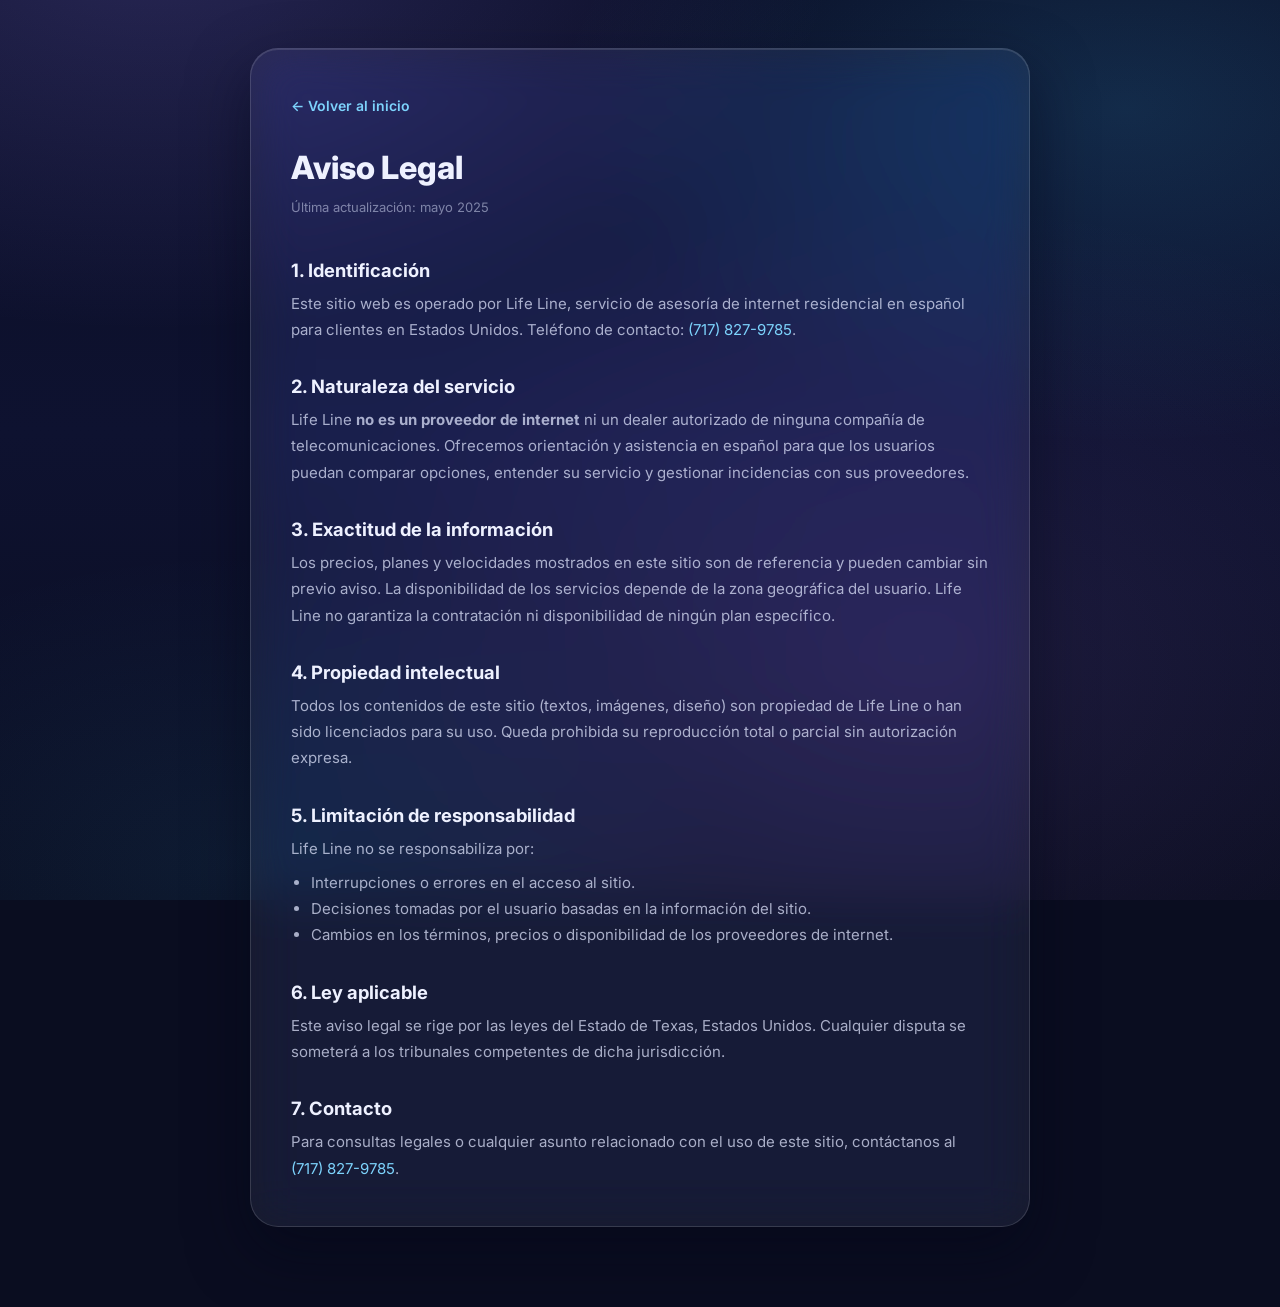
==== legal.html @ d0dc678c "Rebranding a Life Line y rediseño Spatial UI - Marca Life Line en todo el sitio (antes Connecting), " ====
<!doctype html>
<html lang="es">
<head>
  <meta charset="UTF-8"/>
  <meta name="viewport" content="width=device-width, initial-scale=1"/>
  <title>Aviso Legal | Life Line</title>
  <meta name="description" content="Aviso legal de Life Line — términos de uso y limitaciones del servicio."/>
  <link rel="canonical" href="./legal.html"/>
  <link rel="preconnect" href="https://fonts.googleapis.com"/>
  <link rel="preconnect" href="https://fonts.gstatic.com" crossorigin/>
  <link href="https://fonts.googleapis.com/css2?family=Inter:wght@400;500;600;700&display=swap&font-display=swap" rel="stylesheet"/>
  <link rel="stylesheet" href="./styles.css"/>
  <style>
    .policy-page { max-width: 780px; margin: 48px auto 80px; padding: 44px 40px; background: rgba(255,255,255,0.06); -webkit-backdrop-filter: blur(24px) saturate(160%); backdrop-filter: blur(24px) saturate(160%); border: 1px solid rgba(255,255,255,0.14); border-radius: 28px; box-shadow: inset 0 1px 0 rgba(255,255,255,0.12), 0 24px 60px rgba(3,6,24,0.5); }
    .policy-page h1 { font-size: 2rem; font-weight: 800; margin-bottom: 8px; color: #eef1ff; }
    .policy-page .updated { font-size: 13px; color: rgba(226,232,255,0.5); margin-bottom: 40px; }
    .policy-page h2 { font-size: 1.15rem; font-weight: 700; margin: 32px 0 10px; color: #eef1ff; }
    .policy-page p, .policy-page li { font-size: 15px; line-height: 1.75; color: rgba(226,232,255,0.72); }
    .policy-page ul { padding-left: 20px; margin: 8px 0; list-style: disc; }
    .policy-page a { color: #7dd3fc; }
    .back-link { display: inline-flex; align-items: center; gap: 6px; font-size: 14px; font-weight: 600; color: #7dd3fc; text-decoration: none; margin-bottom: 32px; }
    .back-link:hover { text-decoration: underline; }
    @media (max-width: 640px) { .policy-page { margin: 20px 16px 60px; padding: 30px 22px; } }
  </style>
</head>
<body data-ready="true" style="font-family:'Inter',system-ui,sans-serif;">

  <div class="policy-page">
    <a href="./" class="back-link">← Volver al inicio</a>

    <h1>Aviso Legal</h1>
    <p class="updated">Última actualización: mayo 2025</p>

    <h2>1. Identificación</h2>
    <p>Este sitio web es operado por Life Line, servicio de asesoría de internet residencial en español para clientes en Estados Unidos. Teléfono de contacto: <a href="tel:+17178279785">(717) 827-9785</a>.</p>

    <h2>2. Naturaleza del servicio</h2>
    <p>Life Line <strong>no es un proveedor de internet</strong> ni un dealer autorizado de ninguna compañía de telecomunicaciones. Ofrecemos orientación y asistencia en español para que los usuarios puedan comparar opciones, entender su servicio y gestionar incidencias con sus proveedores.</p>

    <h2>3. Exactitud de la información</h2>
    <p>Los precios, planes y velocidades mostrados en este sitio son de referencia y pueden cambiar sin previo aviso. La disponibilidad de los servicios depende de la zona geográfica del usuario. Life Line no garantiza la contratación ni disponibilidad de ningún plan específico.</p>

    <h2>4. Propiedad intelectual</h2>
    <p>Todos los contenidos de este sitio (textos, imágenes, diseño) son propiedad de Life Line o han sido licenciados para su uso. Queda prohibida su reproducción total o parcial sin autorización expresa.</p>

    <h2>5. Limitación de responsabilidad</h2>
    <p>Life Line no se responsabiliza por:</p>
    <ul>
      <li>Interrupciones o errores en el acceso al sitio.</li>
      <li>Decisiones tomadas por el usuario basadas en la información del sitio.</li>
      <li>Cambios en los términos, precios o disponibilidad de los proveedores de internet.</li>
    </ul>

    <h2>6. Ley aplicable</h2>
    <p>Este aviso legal se rige por las leyes del Estado de Texas, Estados Unidos. Cualquier disputa se someterá a los tribunales competentes de dicha jurisdicción.</p>

    <h2>7. Contacto</h2>
    <p>Para consultas legales o cualquier asunto relacionado con el uso de este sitio, contáctanos al <a href="tel:+17178279785">(717) 827-9785</a>.</p>
  </div>

</body>
</html>
---- styles.css ----
/* ============================================================
   LIFE LINE — Spatial UI (visionOS-inspired)
   Vidrio translúcido, profundidad por capas, glows suaves.
   Paleta: violeta #8b7cf7 · cian #38bdf8 sobre índigo profundo.
   ============================================================ */

:root {
  --bg-0: #0a0d20;
  --bg-1: #10142e;

  --ink: #eef1ff;
  --ink-soft: rgba(226, 232, 255, 0.72);
  --ink-faint: rgba(226, 232, 255, 0.5);

  --violet: #8b7cf7;
  --cyan: #38bdf8;
  --cyan-soft: #7dd3fc;
  --purple: #c084fc;
  --blue: #60a5fa;

  --glass: rgba(255, 255, 255, 0.06);
  --glass-strong: rgba(255, 255, 255, 0.1);
  --stroke: rgba(255, 255, 255, 0.14);
  --stroke-soft: rgba(255, 255, 255, 0.08);

  --radius-lg: 28px;
  --radius-md: 20px;
  --radius-sm: 14px;

  --shadow-float: 0 24px 60px rgba(3, 6, 24, 0.5);
  --shadow-hover: 0 32px 80px rgba(3, 6, 24, 0.65);

  --grad-accent: linear-gradient(135deg, #8b7cf7 0%, #38bdf8 100%);
  --grad-accent-soft: linear-gradient(135deg, rgba(139, 124, 247, 0.35), rgba(56, 189, 248, 0.35));

  --font: "Inter", system-ui, -apple-system, "Segoe UI", sans-serif;
}

/* ── Reset ─────────────────────────────────────────────── */
*,
*::before,
*::after {
  box-sizing: border-box;
}

html {
  scroll-behavior: smooth;
  -webkit-text-size-adjust: 100%;
}

body {
  margin: 0;
  font-family: var(--font);
  font-size: 16px;
  line-height: 1.6;
  color: var(--ink);
  background-color: var(--bg-0);
  /* 5 capas: el parallax de app.js mueve las background-position */
  background-image:
    radial-gradient(1100px 620px at 12% -6%, rgba(139, 124, 247, 0.22), transparent 62%),
    radial-gradient(950px 560px at 88% 12%, rgba(56, 189, 248, 0.16), transparent 60%),
    radial-gradient(1000px 720px at 72% 74%, rgba(192, 132, 252, 0.1), transparent 65%),
    radial-gradient(820px 520px at 18% 96%, rgba(56, 189, 248, 0.08), transparent 60%),
    linear-gradient(180deg, #0b0e26 0%, #0e1230 48%, #0a0d20 100%);
  background-repeat: no-repeat;
  background-attachment: fixed;
  overflow-x: hidden;
  opacity: 0;
}

body[data-ready="true"] {
  opacity: 1;
  transition: opacity 160ms ease;
}

img {
  max-width: 100%;
  display: block;
}

h1, h2, h3, h4 {
  margin: 0;
  line-height: 1.2;
  font-weight: 700;
  color: var(--ink);
}

p {
  margin: 0;
}

ul {
  margin: 0;
  padding: 0;
  list-style: none;
}

a {
  color: var(--cyan-soft);
  text-decoration: none;
}

button {
  font-family: inherit;
  cursor: pointer;
  border: none;
}

::selection {
  background: rgba(139, 124, 247, 0.45);
  color: #fff;
}

:focus-visible {
  outline: 2px solid var(--cyan-soft);
  outline-offset: 3px;
  border-radius: 6px;
}

/* ── Utilidades ────────────────────────────────────────── */
.container {
  max-width: 1180px;
  margin-inline: auto;
}

.px-4 {
  padding-inline: 20px;
}

.relative { position: relative; }
.z-10 { z-index: 10; }

.skip-link {
  position: absolute;
  left: -9999px;
  top: 0;
  z-index: 100;
  padding: 10px 18px;
  background: var(--grad-accent);
  color: #fff;
  border-radius: 0 0 12px 0;
  font-weight: 600;
}

.skip-link:focus {
  left: 0;
}

/* Panel de vidrio base */
.cta-banner-inner,
.plan-card-v2,
.solucion-card,
.faq-item-v2,
.faq-v2-cta-inner,
.faq-img-col {
  background: var(--glass);
  -webkit-backdrop-filter: blur(24px) saturate(160%);
  backdrop-filter: blur(24px) saturate(160%);
  border: 1px solid var(--stroke);
  box-shadow:
    inset 0 1px 0 rgba(255, 255, 255, 0.12),
    var(--shadow-float);
}

@supports not ((backdrop-filter: blur(1px)) or (-webkit-backdrop-filter: blur(1px))) {
  .cta-banner-inner,
  .plan-card-v2,
  .solucion-card,
  .faq-item-v2,
  .faq-v2-cta-inner,
  .faq-img-col {
    background: rgba(20, 24, 52, 0.92);
  }
}

/* Animación de entrada (app.js pone data-reveal) */
[data-reveal] {
  transition: opacity 0.7s cubic-bezier(0.22, 0.61, 0.36, 1),
    transform 0.7s cubic-bezier(0.22, 0.61, 0.36, 1);
}

[data-reveal="pending"] {
  opacity: 0;
  transform: translateY(26px);
}

[data-reveal="in"] {
  opacity: 1;
  transform: none;
}

/* ── Botones ───────────────────────────────────────────── */
.btn {
  display: inline-flex;
  align-items: center;
  justify-content: center;
  gap: 8px;
  padding: 12px 24px;
  border-radius: 999px;
  font-size: 15px;
  font-weight: 600;
  letter-spacing: 0.01em;
  transition: transform 0.25s ease, box-shadow 0.25s ease, filter 0.25s ease;
}

.btn-primary {
  background: var(--grad-accent);
  color: #fff;
  box-shadow:
    0 8px 28px rgba(99, 102, 241, 0.45),
    inset 0 1px 0 rgba(255, 255, 255, 0.35);
}

.btn-primary:hover {
  transform: translateY(-2px);
  filter: brightness(1.08);
  box-shadow:
    0 14px 38px rgba(99, 102, 241, 0.6),
    inset 0 1px 0 rgba(255, 255, 255, 0.35);
}

@keyframes pulseGlow {
  0%, 100% {
    box-shadow:
      0 8px 28px rgba(99, 102, 241, 0.45),
      0 0 0 0 rgba(56, 189, 248, 0.45),
      inset 0 1px 0 rgba(255, 255, 255, 0.35);
  }
  50% {
    box-shadow:
      0 8px 28px rgba(99, 102, 241, 0.55),
      0 0 0 12px rgba(56, 189, 248, 0),
      inset 0 1px 0 rgba(255, 255, 255, 0.35);
  }
}

.btn-pulse {
  animation: pulseGlow 2.4s ease-in-out infinite;
}

/* ── Header ────────────────────────────────────────────── */
.site-header-dark {
  position: sticky;
  top: 0;
  z-index: 50;
  background: rgba(10, 13, 32, 0.55);
  -webkit-backdrop-filter: blur(20px) saturate(160%);
  backdrop-filter: blur(20px) saturate(160%);
  border-bottom: 1px solid var(--stroke-soft);
}

.header-row {
  display: flex;
  align-items: center;
  justify-content: space-between;
  gap: 20px;
  padding-block: 14px;
}

.brand {
  display: inline-flex;
  align-items: center;
  gap: 12px;
}

.brand-name {
  font-size: 1.35rem;
  font-weight: 800;
  letter-spacing: 0.02em;
  background: linear-gradient(135deg, #c7d2fe 0%, #7dd3fc 100%);
  -webkit-background-clip: text;
  background-clip: text;
  -webkit-text-fill-color: transparent;
  color: transparent;
}

.brand-tagline {
  font-size: 12px;
  color: var(--ink-faint);
}

.nav {
  display: flex;
  align-items: center;
  gap: 6px;
  padding: 6px;
  border-radius: 999px;
  background: var(--glass);
  border: 1px solid var(--stroke-soft);
  -webkit-backdrop-filter: blur(16px);
  backdrop-filter: blur(16px);
}

.nav a {
  padding: 8px 18px;
  border-radius: 999px;
  font-size: 14px;
  font-weight: 500;
  color: var(--ink-soft);
  transition: background 0.25s ease, color 0.25s ease;
}

.nav a:hover {
  background: var(--glass-strong);
  color: #fff;
}

/* ── Hero ──────────────────────────────────────────────── */
.hero-fullwidth {
  position: relative;
  padding: clamp(90px, 14vh, 150px) 0 clamp(80px, 12vh, 130px);
  overflow: hidden;
}

/* Capa decorativa: orbes y anillo de profundidad */
.hero-wm-cover {
  position: absolute;
  inset: 0;
  pointer-events: none;
}

.hero-wm-cover::before {
  content: "";
  position: absolute;
  width: 560px;
  height: 560px;
  right: -140px;
  top: -120px;
  border-radius: 50%;
  background: radial-gradient(circle at 35% 35%, rgba(139, 124, 247, 0.32), rgba(56, 189, 248, 0.1) 55%, transparent 72%);
  filter: blur(6px);
}

.hero-wm-cover::after {
  content: "";
  position: absolute;
  width: 420px;
  height: 420px;
  right: 6%;
  top: 8%;
  border-radius: 50%;
  border: 1px solid rgba(255, 255, 255, 0.1);
  box-shadow:
    inset 0 0 60px rgba(139, 124, 247, 0.12),
    0 0 90px rgba(56, 189, 248, 0.12);
}

.hero-text-block {
  max-width: 640px;
}

.hero-title {
  font-size: clamp(2rem, 5.2vw, 3.4rem);
  font-weight: 800;
  letter-spacing: 0.01em;
  line-height: 1.14;
  text-shadow: 0 2px 30px rgba(10, 13, 32, 0.6);
}

.hero-accent {
  background: var(--grad-accent);
  -webkit-background-clip: text;
  background-clip: text;
  -webkit-text-fill-color: transparent;
  color: transparent;
}

.hero-sub {
  margin-top: 18px;
  font-size: clamp(1rem, 2vw, 1.15rem);
  color: var(--ink-soft);
}

.btn-contact-hero {
  display: inline-flex;
  align-items: center;
  flex-wrap: wrap;
  gap: 12px;
  margin-top: 34px;
  padding: 14px 22px;
  border-radius: 999px;
  background: var(--glass-strong);
  border: 1px solid var(--stroke);
  -webkit-backdrop-filter: blur(20px) saturate(160%);
  backdrop-filter: blur(20px) saturate(160%);
  color: #fff;
  font-weight: 600;
  font-size: 15px;
  box-shadow:
    inset 0 1px 0 rgba(255, 255, 255, 0.16),
    0 16px 40px rgba(3, 6, 24, 0.45);
  transition: transform 0.25s ease, box-shadow 0.25s ease, border-color 0.25s ease;
}

.btn-contact-hero:hover {
  transform: translateY(-2px);
  border-color: rgba(125, 211, 252, 0.5);
  box-shadow:
    inset 0 1px 0 rgba(255, 255, 255, 0.16),
    0 20px 55px rgba(56, 189, 248, 0.25);
}

.btn-contact-hero svg {
  color: var(--cyan-soft);
}

.btn-contact-num {
  padding: 6px 14px;
  border-radius: 999px;
  background: var(--grad-accent);
  font-weight: 700;
  font-size: 14px;
  box-shadow: 0 6px 18px rgba(99, 102, 241, 0.45);
}

/* ── CTA Banner ────────────────────────────────────────── */
.cta-banner-section {
  padding: 30px 0 60px;
}

.cta-banner-inner {
  display: grid;
  grid-template-columns: 320px 1fr;
  gap: 36px;
  align-items: center;
  border-radius: var(--radius-lg);
  padding: 34px;
}

.cta-banner-img-wrap {
  border-radius: var(--radius-md);
  overflow: hidden;
  border: 1px solid var(--stroke);
  box-shadow: 0 18px 44px rgba(3, 6, 24, 0.5);
}

.cta-banner-img {
  width: 100%;
  height: 280px;
  object-fit: cover;
}

.cta-banner-text h2 {
  font-size: clamp(1.4rem, 3vw, 1.9rem);
  font-weight: 800;
}

.cta-banner-text p {
  margin-top: 14px;
  color: var(--ink-soft);
  max-width: 56ch;
}

.cta-banner-btn {
  display: inline-flex;
  align-items: center;
  gap: 8px;
  margin-top: 24px;
  padding: 12px 28px;
  border-radius: 999px;
  background: var(--grad-accent);
  color: #fff;
  font-weight: 700;
  font-size: 15px;
  box-shadow:
    0 8px 28px rgba(99, 102, 241, 0.45),
    inset 0 1px 0 rgba(255, 255, 255, 0.35);
  transition: transform 0.25s ease, filter 0.25s ease;
}

.cta-banner-btn:hover {
  transform: translateY(-2px);
  filter: brightness(1.08);
}

/* ── Planes ────────────────────────────────────────────── */
.planes-section-v2 {
  padding: 70px 0 60px;
}

.planes-head-v2 {
  text-align: center;
  margin-bottom: 46px;
}

.planes-head-v2 h2 {
  font-size: clamp(1.8rem, 4vw, 2.5rem);
  font-weight: 800;
}

.planes-head-v2 h2 span {
  background: var(--grad-accent);
  -webkit-background-clip: text;
  background-clip: text;
  -webkit-text-fill-color: transparent;
  color: transparent;
}

.planes-head-v2 p {
  margin-top: 10px;
  color: var(--ink-faint);
  font-size: 15px;
}

.planes-grid-v2 {
  display: grid;
  grid-template-columns: repeat(4, 1fr);
  gap: 22px;
}

.plan-card-v2 {
  display: flex;
  flex-direction: column;
  border-radius: var(--radius-lg);
  overflow: hidden;
  transition: transform 0.3s ease, box-shadow 0.3s ease, border-color 0.3s ease;
}

.plan-card-v2:hover {
  transform: translateY(-8px);
  border-color: rgba(255, 255, 255, 0.24);
  box-shadow:
    inset 0 1px 0 rgba(255, 255, 255, 0.12),
    var(--shadow-hover);
}

.plan-card-v2-header {
  padding: 14px 22px;
  font-weight: 800;
  font-size: 15px;
  letter-spacing: 0.04em;
  text-transform: uppercase;
  border-bottom: 1px solid var(--stroke-soft);
}

.plan-v2-cyan {
  background: linear-gradient(135deg, rgba(56, 189, 248, 0.28), rgba(56, 189, 248, 0.06));
  color: #a5e3ff;
}

.plan-v2-purple {
  background: linear-gradient(135deg, rgba(192, 132, 252, 0.28), rgba(139, 124, 247, 0.06));
  color: #ddc4ff;
}

.plan-v2-blue {
  background: linear-gradient(135deg, rgba(96, 165, 250, 0.28), rgba(96, 165, 250, 0.06));
  color: #bcd7ff;
}

.plan-card-v2-body {
  display: flex;
  flex-direction: column;
  flex: 1;
  padding: 24px 22px 26px;
}

.plan-v2-type {
  font-size: 11px;
  font-weight: 700;
  letter-spacing: 0.14em;
  color: var(--ink-faint);
}

.plan-v2-name {
  margin-top: 6px;
  font-size: 1.35rem;
  font-weight: 800;
}

.plan-v2-features {
  margin-top: 18px;
  display: grid;
  gap: 10px;
  flex: 1;
  align-content: start;
}

.plan-v2-features li {
  position: relative;
  padding-left: 26px;
  font-size: 14px;
  color: var(--ink-soft);
}

.plan-v2-features li::before {
  content: "✓";
  position: absolute;
  left: 0;
  top: 3px;
  width: 18px;
  height: 18px;
  display: grid;
  place-items: center;
  border-radius: 50%;
  font-size: 11px;
  font-weight: 800;
  color: #fff;
  background: var(--grad-accent-soft);
  border: 1px solid var(--stroke);
}

.plan-v2-price-row {
  display: flex;
  align-items: baseline;
  gap: 6px;
  margin-top: 22px;
}

.plan-v2-price {
  font-size: 2.3rem;
  font-weight: 800;
  letter-spacing: -0.02em;
  background: linear-gradient(135deg, #ffffff 30%, #a5b4fc 100%);
  -webkit-background-clip: text;
  background-clip: text;
  -webkit-text-fill-color: transparent;
  color: transparent;
}

.plan-v2-freq {
  color: var(--ink-faint);
  font-size: 14px;
  font-weight: 600;
}

.plan-v2-note {
  margin-top: 6px;
  font-size: 12px;
  color: var(--ink-faint);
}

.plan-v2-btn {
  margin-top: 18px;
  width: 100%;
  padding: 12px 18px;
  border-radius: 999px;
  font-size: 14px;
  font-weight: 700;
  color: #fff;
  background: var(--glass-strong);
  border: 1px solid var(--stroke);
  -webkit-backdrop-filter: blur(12px);
  backdrop-filter: blur(12px);
  transition: transform 0.25s ease, box-shadow 0.25s ease, border-color 0.25s ease, background 0.25s ease;
}

.plan-v2-btn:hover {
  transform: translateY(-2px);
}

.plan-v2-btn-cyan:hover {
  border-color: rgba(56, 189, 248, 0.6);
  background: rgba(56, 189, 248, 0.18);
  box-shadow: 0 10px 30px rgba(56, 189, 248, 0.28);
}

.plan-v2-btn-purple:hover {
  border-color: rgba(192, 132, 252, 0.6);
  background: rgba(192, 132, 252, 0.18);
  box-shadow: 0 10px 30px rgba(192, 132, 252, 0.28);
}

.plan-v2-btn-blue:hover {
  border-color: rgba(96, 165, 250, 0.6);
  background: rgba(96, 165, 250, 0.18);
  box-shadow: 0 10px 30px rgba(96, 165, 250, 0.28);
}

.planes-legal-v2 {
  margin-top: 34px;
  text-align: center;
  font-size: 13px;
  color: var(--ink-faint);
  max-width: 760px;
  margin-inline: auto;
}

.planes-legal-v2 strong {
  color: var(--ink-soft);
}

/* ── Soluciones ────────────────────────────────────────── */
.soluciones-section {
  padding: 60px 0;
}

.soluciones-head {
  text-align: center;
  max-width: 780px;
  margin: 0 auto 46px;
}

.soluciones-head h2 {
  font-size: clamp(1.8rem, 4vw, 2.5rem);
  font-weight: 800;
}

.soluciones-head h2 span {
  background: var(--grad-accent);
  -webkit-background-clip: text;
  background-clip: text;
  -webkit-text-fill-color: transparent;
  color: transparent;
}

.soluciones-head p {
  margin-top: 14px;
  color: var(--ink-soft);
  font-size: 15px;
}

.soluciones-grid {
  display: grid;
  grid-template-columns: repeat(3, 1fr);
  gap: 24px;
}

.solucion-card {
  border-radius: var(--radius-lg);
  overflow: hidden;
  transition: transform 0.3s ease, box-shadow 0.3s ease, border-color 0.3s ease;
}

.solucion-card:hover {
  transform: translateY(-8px);
  border-color: rgba(255, 255, 255, 0.24);
  box-shadow:
    inset 0 1px 0 rgba(255, 255, 255, 0.12),
    var(--shadow-hover);
}

.solucion-img-real {
  width: 100%;
  height: 185px;
  object-fit: cover;
  -webkit-mask-image: linear-gradient(180deg, #000 70%, transparent 100%);
  mask-image: linear-gradient(180deg, #000 70%, transparent 100%);
}

.solucion-body {
  position: relative;
  padding: 0 24px 28px;
  margin-top: -14px;
}

.solucion-icon {
  width: 52px;
  height: 52px;
  display: grid;
  place-items: center;
  border-radius: 16px;
  background: rgba(14, 20, 46, 0.75);
  border: 1px solid var(--stroke);
  -webkit-backdrop-filter: blur(14px);
  backdrop-filter: blur(14px);
  box-shadow: 0 10px 26px rgba(3, 6, 24, 0.5);
  margin-bottom: 16px;
}

.solucion-body h3 {
  font-size: 1.12rem;
  font-weight: 700;
}

.solucion-body p {
  margin-top: 10px;
  font-size: 14px;
  color: var(--ink-soft);
}

/* ── FAQ ───────────────────────────────────────────────── */
.faq-section-v2 {
  padding: 60px 0 0;
}

.faq-layout-v2 {
  display: grid;
  grid-template-columns: 380px 1fr;
  gap: 40px;
  align-items: start;
}

.faq-img-col {
  border-radius: var(--radius-lg);
  overflow: hidden;
  position: sticky;
  top: 96px;
}

.faq-img-photo {
  width: 100%;
  height: 460px;
  object-fit: cover;
  opacity: 0.92;
}

.faq-v2-title {
  font-size: clamp(1.8rem, 4vw, 2.4rem);
  font-weight: 800;
  margin-bottom: 26px;
}

.faq-v2-title span {
  background: var(--grad-accent);
  -webkit-background-clip: text;
  background-clip: text;
  -webkit-text-fill-color: transparent;
  color: transparent;
}

.faq-accordion-v2 {
  display: grid;
  gap: 14px;
}

.faq-item-v2 {
  border-radius: var(--radius-md);
  overflow: hidden;
  transition: border-color 0.3s ease;
}

.faq-item-v2[open] {
  border-color: rgba(125, 211, 252, 0.35);
}

.faq-q-v2 {
  list-style: none;
  display: flex;
  align-items: center;
  justify-content: space-between;
  gap: 16px;
  padding: 18px 22px;
  font-size: 15px;
  font-weight: 600;
  cursor: pointer;
  transition: background 0.25s ease;
}

.faq-q-v2::-webkit-details-marker {
  display: none;
}

.faq-q-v2:hover {
  background: var(--glass);
}

.faq-q-v2::after {
  content: "+";
  flex-shrink: 0;
  width: 28px;
  height: 28px;
  display: grid;
  place-items: center;
  border-radius: 50%;
  background: var(--glass-strong);
  border: 1px solid var(--stroke);
  font-size: 17px;
  font-weight: 600;
  color: var(--cyan-soft);
  transition: transform 0.3s ease;
}

.faq-item-v2[open] .faq-q-v2::after {
  transform: rotate(45deg);
}

.faq-a-v2 {
  padding: 0 22px 20px;
  font-size: 14px;
  color: var(--ink-soft);
}

/* CTA final del FAQ */
.faq-v2-cta {
  padding: 60px 0 70px;
}

.faq-v2-cta-inner {
  display: flex;
  align-items: center;
  justify-content: space-between;
  flex-wrap: wrap;
  gap: 22px;
  padding: 34px 38px;
  border-radius: var(--radius-lg);
  position: relative;
  overflow: hidden;
}

.faq-v2-cta-inner::before {
  content: "";
  position: absolute;
  inset: 0;
  background:
    radial-gradient(500px 260px at 8% 0%, rgba(139, 124, 247, 0.25), transparent 65%),
    radial-gradient(500px 260px at 95% 100%, rgba(56, 189, 248, 0.2), transparent 65%);
  pointer-events: none;
}

.faq-v2-cta-inner h3 {
  position: relative;
  font-size: clamp(1.2rem, 2.6vw, 1.55rem);
  font-weight: 800;
}

.faq-v2-btn-call {
  position: relative;
  display: inline-flex;
  align-items: center;
  gap: 10px;
  padding: 14px 30px;
  border-radius: 999px;
  background: var(--grad-accent);
  color: #fff;
  font-weight: 800;
  font-size: 14px;
  letter-spacing: 0.05em;
  box-shadow:
    0 10px 32px rgba(99, 102, 241, 0.5),
    inset 0 1px 0 rgba(255, 255, 255, 0.35);
  transition: transform 0.25s ease, filter 0.25s ease;
}

.faq-v2-btn-call:hover {
  transform: translateY(-2px);
  filter: brightness(1.08);
}

/* ── Footer ────────────────────────────────────────────── */
.footer-new {
  background: rgba(7, 9, 24, 0.6);
  -webkit-backdrop-filter: blur(20px) saturate(140%);
  backdrop-filter: blur(20px) saturate(140%);
  border-top: 1px solid var(--stroke-soft);
}

.footer-new-top {
  display: grid;
  grid-template-columns: 1.4fr 1fr 1fr 1.2fr;
  gap: 36px;
  padding: 54px 0 44px;
}

.footer-new-logo span {
  font-size: 1.3rem;
  font-weight: 800;
  letter-spacing: 0.02em;
  background: linear-gradient(135deg, #c7d2fe 0%, #7dd3fc 100%);
  -webkit-background-clip: text;
  background-clip: text;
  -webkit-text-fill-color: transparent;
  color: transparent;
}

.footer-new-brand p {
  margin-top: 14px;
  font-size: 14px;
  color: var(--ink-faint);
  max-width: 34ch;
}

.footer-new-col h4 {
  font-size: 13px;
  font-weight: 700;
  letter-spacing: 0.1em;
  text-transform: uppercase;
  color: var(--ink-soft);
  margin-bottom: 16px;
}

.footer-new-col ul {
  display: grid;
  gap: 10px;
}

.footer-new-col a {
  font-size: 14px;
  color: var(--ink-faint);
  transition: color 0.25s ease;
}

.footer-new-col a:hover {
  color: var(--cyan-soft);
}

.footer-new-contact li {
  display: flex;
  gap: 10px;
  font-size: 14px;
  color: var(--ink-faint);
}

.footer-new-contact svg {
  flex-shrink: 0;
  margin-top: 4px;
  color: var(--cyan-soft);
}

.footer-new-contact strong {
  color: var(--ink-soft);
}

.footer-new-bottom {
  border-top: 1px solid var(--stroke-soft);
}

.footer-new-bottom-inner {
  display: flex;
  align-items: center;
  justify-content: space-between;
  flex-wrap: wrap;
  gap: 12px;
  padding: 20px 0;
  font-size: 13px;
  color: var(--ink-faint);
}

.footer-new-links {
  display: inline-flex;
  gap: 20px;
}

.footer-new-links a {
  color: var(--ink-faint);
  transition: color 0.25s ease;
}

.footer-new-links a:hover {
  color: var(--cyan-soft);
}

/* ── Sticky CTA (móvil) ────────────────────────────────── */
.sticky-cta {
  position: fixed;
  left: 0;
  right: 0;
  bottom: 0;
  z-index: 60;
  padding: 12px 16px calc(12px + env(safe-area-inset-bottom, 0px));
  background: rgba(10, 13, 32, 0.7);
  -webkit-backdrop-filter: blur(20px) saturate(160%);
  backdrop-filter: blur(20px) saturate(160%);
  border-top: 1px solid var(--stroke-soft);
  display: none;
}

.sticky-btn {
  width: 100%;
  padding: 14px;
  border-radius: 999px;
  font-size: 15px;
  font-weight: 800;
  letter-spacing: 0.05em;
}

.sticky-btn-primary {
  background: var(--grad-accent);
  color: #fff;
  box-shadow:
    0 8px 28px rgba(99, 102, 241, 0.5),
    inset 0 1px 0 rgba(255, 255, 255, 0.35);
}

/* ── Toast ─────────────────────────────────────────────── */
[data-toast] {
  position: fixed;
  left: 50%;
  bottom: 28px;
  transform: translateX(-50%);
  z-index: 80;
  max-width: min(92vw, 420px);
  padding: 14px 22px;
  border-radius: 16px;
  background: rgba(14, 18, 44, 0.9);
  -webkit-backdrop-filter: blur(20px);
  backdrop-filter: blur(20px);
  border: 1px solid var(--stroke);
  box-shadow: var(--shadow-float);
  color: var(--ink);
  font-size: 14px;
  text-align: center;
}

/* ── Páginas de políticas (legal / privacy) ────────────── */
.policy-glass {
  background: var(--glass);
  -webkit-backdrop-filter: blur(24px) saturate(160%);
  backdrop-filter: blur(24px) saturate(160%);
  border: 1px solid var(--stroke);
  border-radius: var(--radius-lg);
  box-shadow:
    inset 0 1px 0 rgba(255, 255, 255, 0.12),
    var(--shadow-float);
}

/* ── Responsive ────────────────────────────────────────── */
@media (max-width: 1024px) {
  .planes-grid-v2 {
    grid-template-columns: repeat(2, 1fr);
  }

  .footer-new-top {
    grid-template-columns: 1fr 1fr;
  }

  .faq-layout-v2 {
    grid-template-columns: 1fr;
  }

  .faq-img-col {
    position: static;
  }

  .faq-img-photo {
    height: 300px;
  }
}

@media (max-width: 820px) {
  .nav {
    display: none;
  }

  .cta-banner-inner {
    grid-template-columns: 1fr;
    padding: 24px;
  }

  .cta-banner-img {
    height: 220px;
  }
}

@media (max-width: 640px) {
  .planes-grid-v2,
  .soluciones-grid {
    grid-template-columns: 1fr;
  }

  .footer-new-top {
    grid-template-columns: 1fr;
    gap: 30px;
  }

  .header-cta {
    display: none;
  }

  .sticky-cta {
    display: block;
  }

  body {
    padding-bottom: 76px;
  }

  .hero-wm-cover::after {
    display: none;
  }
}

/* ── Movimiento reducido ───────────────────────────────── */
@media (prefers-reduced-motion: reduce) {
  html {
    scroll-behavior: auto;
  }

  *,
  *::before,
  *::after {
    animation-duration: 0.01ms !important;
    animation-iteration-count: 1 !important;
    transition-duration: 0.01ms !important;
  }
}
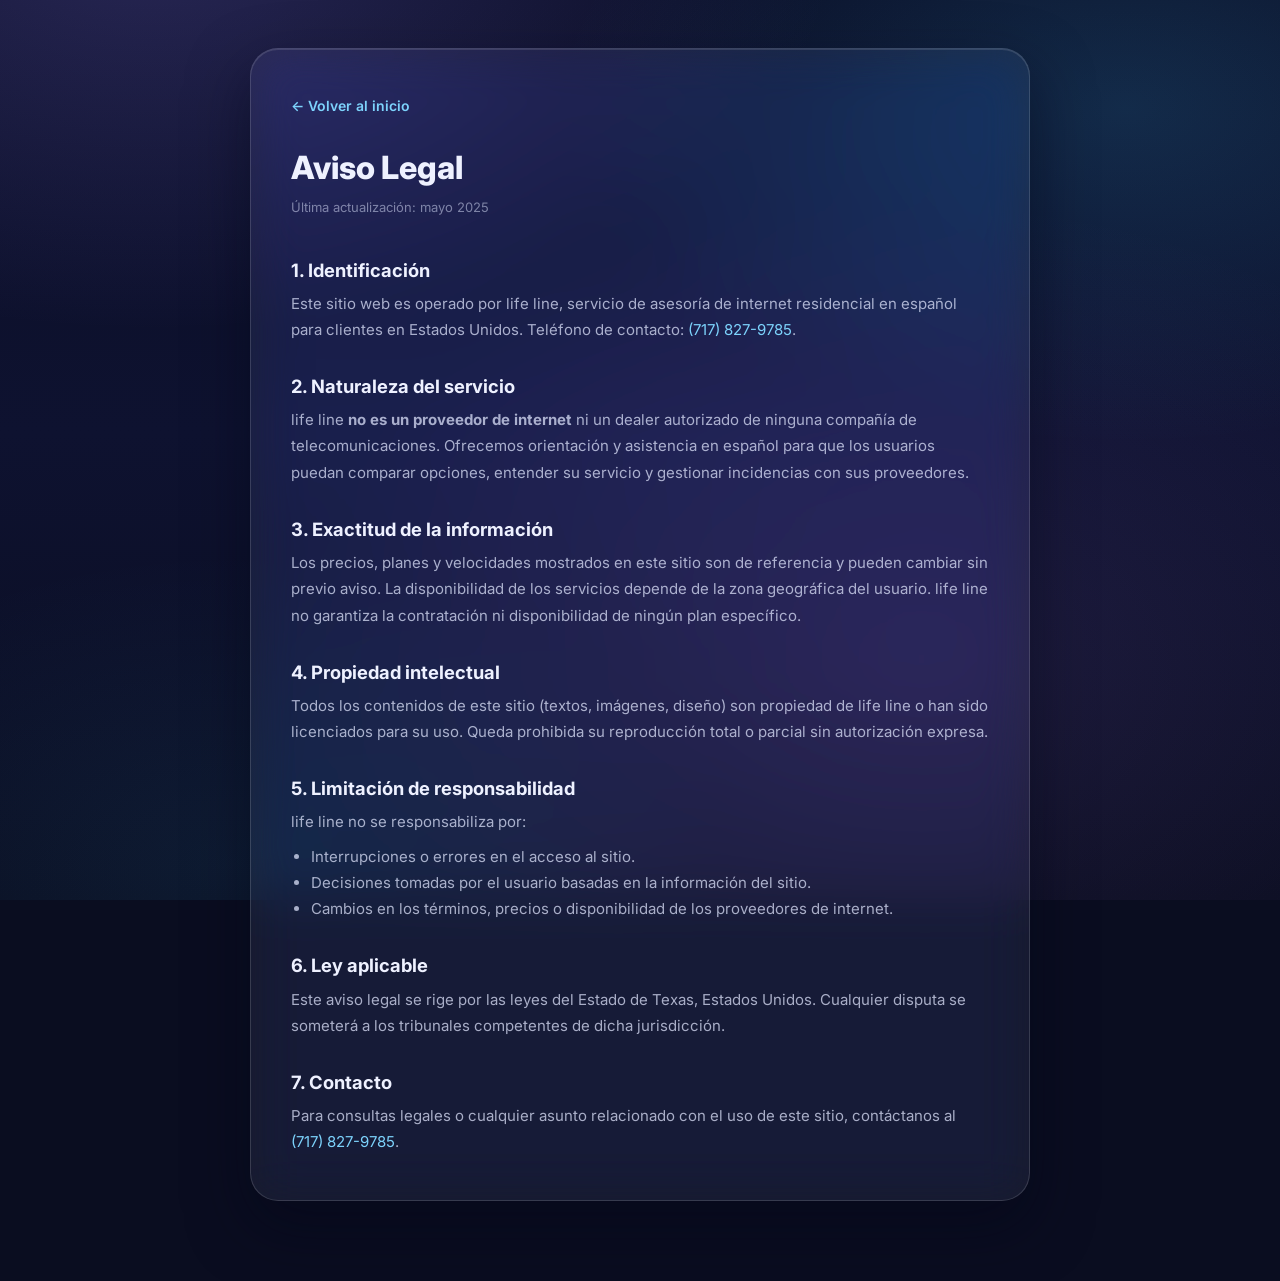
==== commit 9945ced2: "Nombre de marca en minúsculas: life line Co-Authored-By: Claude Fable 5 <noreply@anthropic.com>" ====
--- a/legal.html
+++ b/legal.html
@@ -3,8 +3,18 @@
 <head>
   <meta charset="UTF-8"/>
   <meta name="viewport" content="width=device-width, initial-scale=1"/>
-  <title>Aviso Legal | Life Line</title>
-  <meta name="description" content="Aviso legal de Life Line — términos de uso y limitaciones del servicio."/>
+
+  <!-- Google tag (gtag.js) -->
+  <script async src="https://www.googletagmanager.com/gtag/js?id=AW-18125901888"></script>
+  <script>
+    window.dataLayer = window.dataLayer || [];
+    function gtag(){dataLayer.push(arguments);}
+    gtag('js', new Date());
+
+    gtag('config', 'AW-18125901888');
+  </script>
+  <title>Aviso Legal | life line</title>
+  <meta name="description" content="Aviso legal de life line — términos de uso y limitaciones del servicio."/>
   <link rel="canonical" href="./legal.html"/>
   <link rel="preconnect" href="https://fonts.googleapis.com"/>
   <link rel="preconnect" href="https://fonts.gstatic.com" crossorigin/>
@@ -32,19 +42,19 @@
     <p class="updated">Última actualización: mayo 2025</p>
 
     <h2>1. Identificación</h2>
-    <p>Este sitio web es operado por Life Line, servicio de asesoría de internet residencial en español para clientes en Estados Unidos. Teléfono de contacto: <a href="tel:+17178279785">(717) 827-9785</a>.</p>
+    <p>Este sitio web es operado por life line, servicio de asesoría de internet residencial en español para clientes en Estados Unidos. Teléfono de contacto: <a href="tel:+17178279785">(717) 827-9785</a>.</p>
 
     <h2>2. Naturaleza del servicio</h2>
-    <p>Life Line <strong>no es un proveedor de internet</strong> ni un dealer autorizado de ninguna compañía de telecomunicaciones. Ofrecemos orientación y asistencia en español para que los usuarios puedan comparar opciones, entender su servicio y gestionar incidencias con sus proveedores.</p>
+    <p>life line <strong>no es un proveedor de internet</strong> ni un dealer autorizado de ninguna compañía de telecomunicaciones. Ofrecemos orientación y asistencia en español para que los usuarios puedan comparar opciones, entender su servicio y gestionar incidencias con sus proveedores.</p>
 
     <h2>3. Exactitud de la información</h2>
-    <p>Los precios, planes y velocidades mostrados en este sitio son de referencia y pueden cambiar sin previo aviso. La disponibilidad de los servicios depende de la zona geográfica del usuario. Life Line no garantiza la contratación ni disponibilidad de ningún plan específico.</p>
+    <p>Los precios, planes y velocidades mostrados en este sitio son de referencia y pueden cambiar sin previo aviso. La disponibilidad de los servicios depende de la zona geográfica del usuario. life line no garantiza la contratación ni disponibilidad de ningún plan específico.</p>
 
     <h2>4. Propiedad intelectual</h2>
-    <p>Todos los contenidos de este sitio (textos, imágenes, diseño) son propiedad de Life Line o han sido licenciados para su uso. Queda prohibida su reproducción total o parcial sin autorización expresa.</p>
+    <p>Todos los contenidos de este sitio (textos, imágenes, diseño) son propiedad de life line o han sido licenciados para su uso. Queda prohibida su reproducción total o parcial sin autorización expresa.</p>
 
     <h2>5. Limitación de responsabilidad</h2>
-    <p>Life Line no se responsabiliza por:</p>
+    <p>life line no se responsabiliza por:</p>
     <ul>
       <li>Interrupciones o errores en el acceso al sitio.</li>
       <li>Decisiones tomadas por el usuario basadas en la información del sitio.</li>
